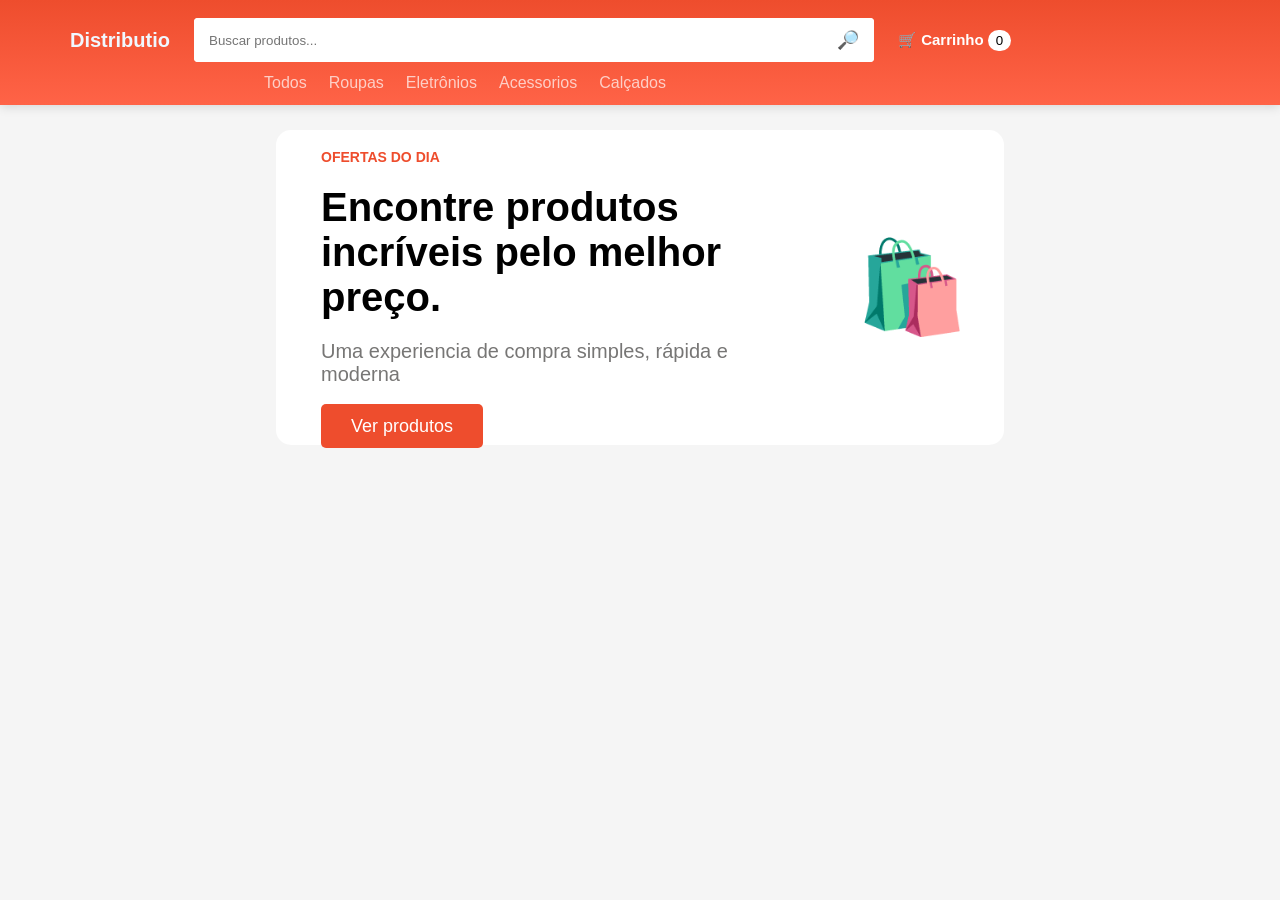
==== index.html @ 20abdee9 "a a" ====
<!DOCTYPE html>
<html lang="pt-br">
<head>
    <meta charset="UTF-8">
    <meta name="viewport" content="width=device-width, initial-scale=1.0"><link rel="stylesheet" href="style/estilo.css">
    <title>CID-Distributio</title>
</head>
<body>
    <header>
        <div class="header_principal">
            <div class="logo">
                <a href="index.html">Distributio</a>
            </div>
            <div class="pesquisa">
                <input id="searchInput" type="search" placeholder="Buscar produtos...">
                <button id="searchBtn">🔎</button>
            </div>
            <div class="carrinho">
                <a href="#">🛒 Carrinho <button class="compra">0</button></a>
                </div></a>
            </div>
        </div>
        <div class="header_secundario">
            <nav>
                <a href="#">Todos</a>
                <a href="#">Roupas</a>
                <a href="#">Eletrônios</a>
                <a href="#">Acessorios</a>
                <a href="#">Calçados</a>
            </nav>
        </div>
    </header>
    <main>
        <section class="card-desconto">
            <div class="texto_desconto">
                <h2>OFERTAS DO DIA</h2>
                <h3>
                    Encontre produtos incríveis pelo melhor preço.
                </h3>
                <p>Uma experiencia de compra simples, rápida e moderna</p>
                <a href="#">Ver produtos</a>
            </div>
            <div class="icon">🛍️</div>
            </div>
            
        </section>
    </main>
</body>
</html>
---- style/estilo.css ----
*{
    margin: 0;
    padding: 0;
    box-sizing: border-box;
}
body{
    font-family:Arial,Helvetica,sans-serif;
    background-color: whitesmoke;
}
header{
    background:linear-gradient(180deg,#ee4d2d,#ff6347);
    color:white;
    position:sticky;
    box-shadow:0 2px 10px #0002;
}
.header_principal {
    max-width:1180px;
    margin:auto;
    padding:18px 20px 12px;
    display:flex;
    align-items:center;
    gap:24px;
}
.logo a{
    color: aliceblue;
    font-family: Arial, Helvetica, sans-serif;
    font-size: 20px;
    font-weight:800;
    text-decoration:none;
}
.pesquisa{
    display:flex;
    flex:1;
    max-width:680px;
    background:#fff;
    border-radius:4px;
    overflow:hidden;
    height:44px;
}
.pesquisa input{
    flex:1;
    border:0;
    outline:0;
    padding:0 15px;
    color:#333;
}
.pesquisa button{
    width:52px;
    background:#fff;
    font-size:18px;
    border: 0px;
}
.pesquisa button:hover{
    width:52px;
    background:#fff;
    font-size:18px;
    border: 0px;
    cursor: pointer;
}
.carrinho{
    text-decoration: none;
    color: white;
    font-weight:700;
    font-size:15px;
    display: flex;
}
.carrinho a{
    text-decoration: none;
    color: white;
    font-weight:700;
    font-size:15px;
}
.compra{
    background-color: white;
    text-align: center;
    color:  black;
    border-radius: 20px;
    border: none;
    padding:3px 8px;
}

.header_secundario{
    margin-left: 17.5%;
    padding:0 20px 13px;

}
.header_secundario nav{
    display: flex;
    justify-content: left;
    padding:0 20px;
    gap: 22px;
}
.header_secundario nav a{
    color: white;
    opacity: 70%;
    text-decoration: none;
}
.header_secundario nav a:hover{
    color: white;
    opacity: 100%;
    text-decoration: underline;
}

main{
    margin: 25px auto;
    padding: 0 20px;
    min-height: 75vh;
    margin-left: auto;
    margin-right: auto;
    width: 60%;
}
.card-desconto{
    border-radius: 15px;
    background-color: white;
    display: flex;
    height: 35vh;
    gap: 10%;
}
.texto_desconto{
    margin: 0px 35px 0px 35px;
    width: 60%;
    margin-top: auto;
    margin-bottom: auto;
}
.texto_desconto h2{
    color: #ee4d2d;
    padding: 10px;
    font-size: 14px;
}
.texto_desconto h3{
    font-size: 40px;
    padding: 10px;
}
.texto_desconto p{
    color: #777675;
    font-size: 20px;
    padding: 10px;
    margin-bottom: 20px;
}
.texto_desconto a{
    margin: 10px;
    text-decoration: none;
    border-radius: 5px;
    padding: 12px 30px 12px 30px;
    background-color: #ee4d2d;
    color: white;
    font-size: 18px; 
    font: 800;
}
.icon{
    margin-top: auto;
    margin-bottom: auto;
    font-size: 10Vh;
}
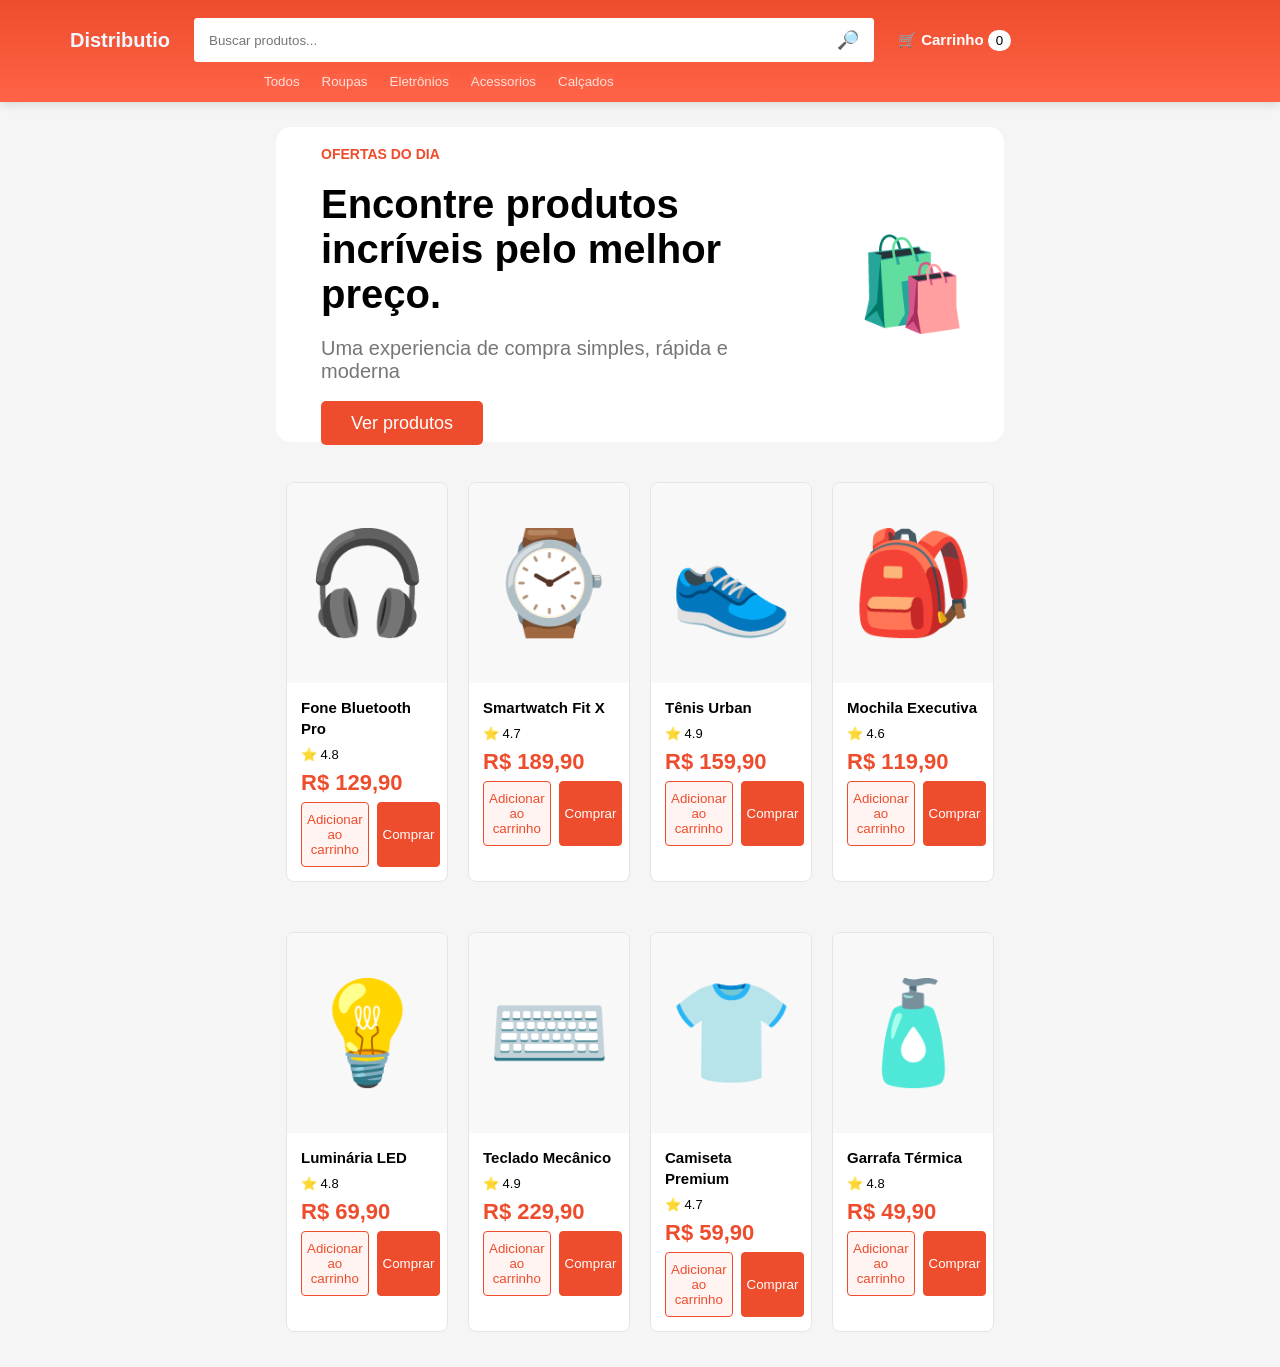
==== commit 188a4408: "aa aa" ====
--- a/index.html
+++ b/index.html
@@ -17,16 +17,15 @@
             </div>
             <div class="carrinho">
                 <a href="#">🛒 Carrinho <button class="compra">0</button></a>
-                </div></a>
             </div>
         </div>
         <div class="header_secundario">
             <nav>
-                <a href="#">Todos</a>
-                <a href="#">Roupas</a>
-                <a href="#">Eletrônios</a>
-                <a href="#">Acessorios</a>
-                <a href="#">Calçados</a>
+                <button>Todos</button>
+                <button>Roupas</button>
+                <button>Eletrônios</button>
+                <button>Acessorios</button>
+                <button>Calçados</button>
             </nav>
         </div>
     </header>
@@ -42,8 +41,10 @@
             </div>
             <div class="icon">🛍️</div>
             </div>
-            
+        </section>
+        <section class="produtos" id="produtos">
         </section>
     </main>
+    <script src="script/main.js"></script>
 </body>
 </html>
--- a/style/estilo.css
+++ b/style/estilo.css
@@ -90,12 +90,14 @@
     padding:0 20px;
     gap: 22px;
 }
-.header_secundario nav a{
-    color: white;
-    opacity: 70%;
-    text-decoration: none;
-}
-.header_secundario nav a:hover{
+.header_secundario nav button{
+    background-color: #ff6347;
+    color: white;
+    opacity: 80%;
+    text-decoration: none;
+    border: none;
+}
+.header_secundario nav button:hover{
     color: white;
     opacity: 100%;
     text-decoration: underline;
@@ -151,4 +153,98 @@
     margin-top: auto;
     margin-bottom: auto;
     font-size: 10Vh;
+}
+
+.card-Produtos{
+    display: grid;
+    grid-template-columns: repeat(4, 1fr);
+}
+.produtos-divisao{
+    gap: 20px;
+    background: #fff;
+    border: 1px solid #e5e5e5;
+    border-radius: 8px;
+    overflow: hidden;
+    transition: 0.2s;
+    margin: 40px 10px 10px 10px;
+}
+.produtos-divisao:hover {
+    transform: translateY(-4px);
+    box-shadow: 0 5px 18px rgba(0, 0, 0, 0.12);
+}
+
+.product-image {
+    width: 100%;
+    height: 200px;
+    background: #f8f8f8;
+    display: flex;
+    align-items: center;
+    justify-content: center;
+    font-size: 100px;
+}
+
+.product-image img {
+    width: 100%;
+    height: 100%;
+    object-fit: contain;
+}
+
+.product-info {
+    padding: 14px;
+}
+
+.product-name {
+    font-size: 15px;
+    line-height: 1.4;
+    margin-bottom: 8px;
+}
+
+.product-rating {
+    font-size: 13px;
+    margin-bottom: 8px;
+}
+
+.product-rating span {
+    color: #ffb400;
+}
+
+.product-rating small {
+    color: #777;
+}
+
+.product-price {
+    color: #ee4d2d;
+    font-size: 22px;
+    font-weight: bold;
+    margin: 6px 0;
+}
+
+.product-sold {
+    color: #888;
+    font-size: 12px;
+    margin-bottom: 12px;
+}
+
+.product-actions {
+    display: flex;
+    gap: 8px;
+}
+
+.product-actions button {
+    flex: 1;
+    padding: 9px 5px;
+    border-radius: 4px;
+    cursor: pointer;
+}
+
+.add-cart {
+    background: #fff4f1;
+    border: 1px solid #ee4d2d;
+    color: #ee4d2d;
+}
+
+.buy-now {
+    background: #ee4d2d;
+    border: 1px solid #ee4d2d;
+    color: white;
 }
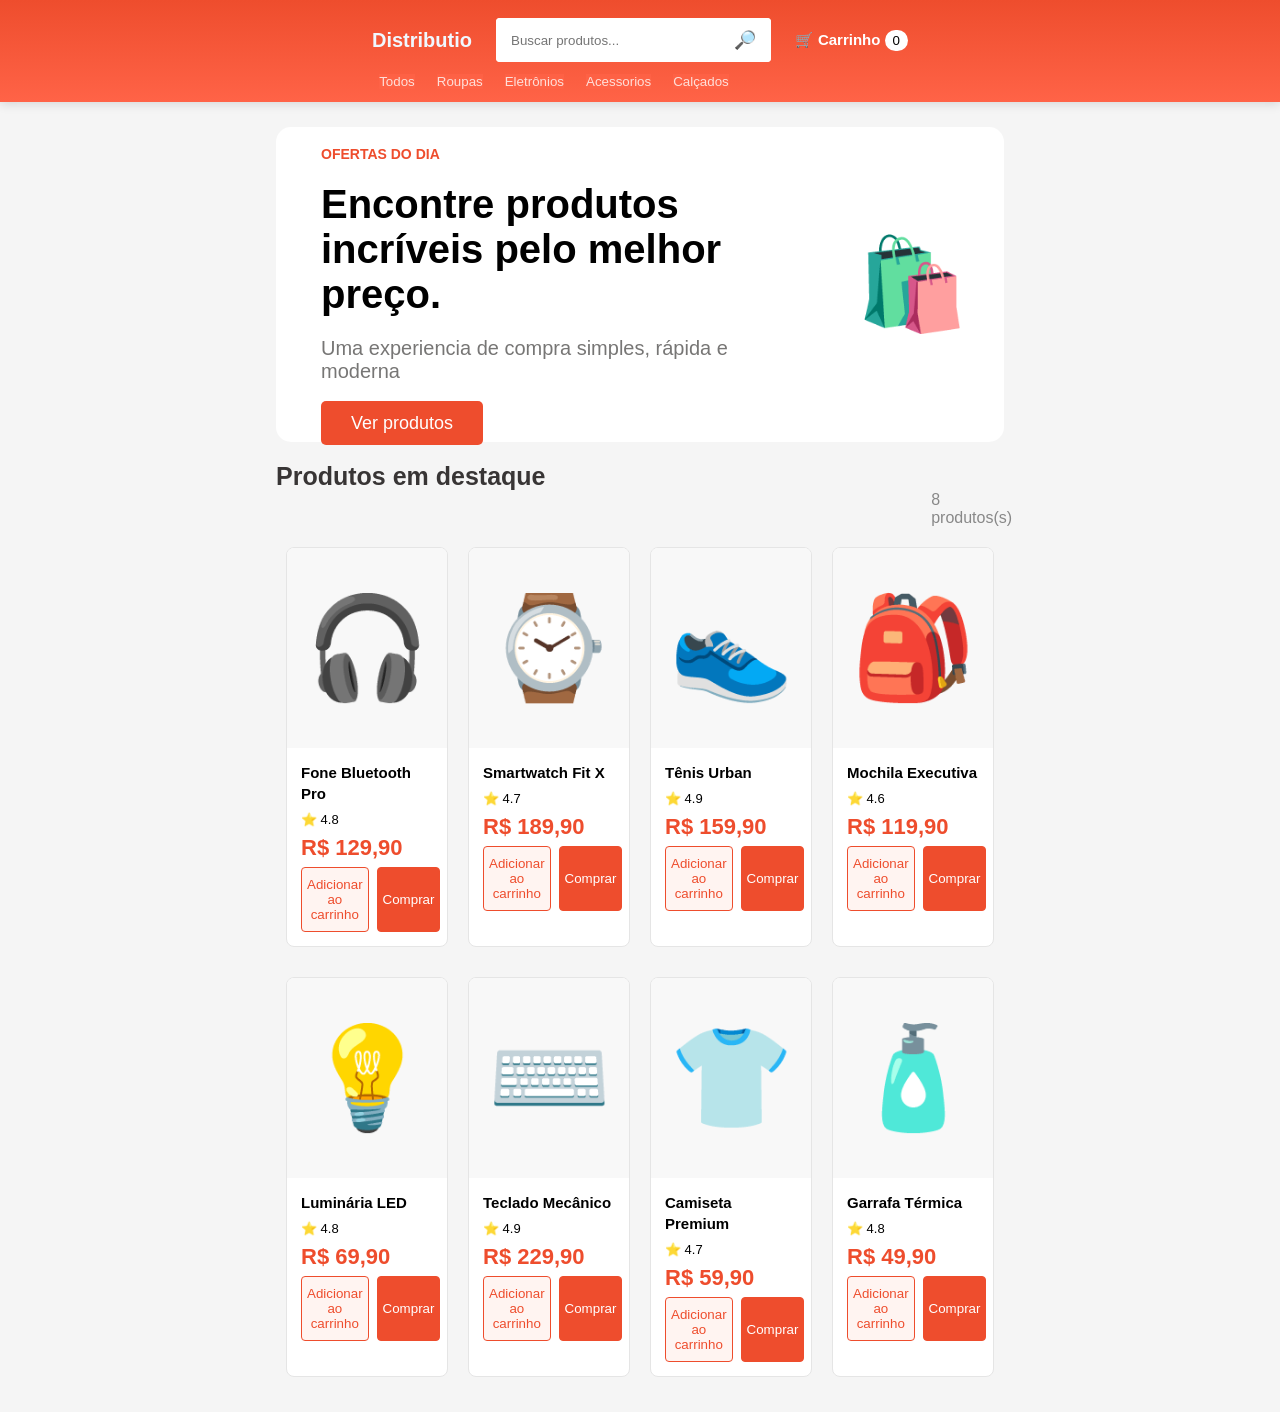
==== commit 86dc11ac: "produtos finalizados a" ====
--- a/index.html
+++ b/index.html
@@ -21,11 +21,11 @@
         </div>
         <div class="header_secundario">
             <nav>
-                <button>Todos</button>
-                <button>Roupas</button>
-                <button>Eletrônios</button>
-                <button>Acessorios</button>
-                <button>Calçados</button>
+                <button id="btn-todos">Todos</button>
+                <button id="btn-rp">Roupas</button>
+                <button id="btn-el">Eletrônios</button>
+                <button id="btn-ac">Acessorios</button>
+                <button id="btn-cl">Calçados</button>
             </nav>
         </div>
     </header>
@@ -42,9 +42,9 @@
             <div class="icon">🛍️</div>
             </div>
         </section>
-        <section class="produtos" id="produtos">
+        <section class="produtos-todos" id="produtos-todos">
         </section>
     </main>
-    <script src="script/main.js"></script>
+    <script type="module" src="script/main.js" defer></script>
 </body>
 </html>
--- a/style/estilo.css
+++ b/style/estilo.css
@@ -14,8 +14,9 @@
     box-shadow:0 2px 10px #0002;
 }
 .header_principal {
-    max-width:1180px;
-    margin:auto;
+    width: 45vw;
+    margin-left: auto;
+    margin-right: auto;
     padding:18px 20px 12px;
     display:flex;
     align-items:center;
@@ -80,7 +81,9 @@
 }
 
 .header_secundario{
-    margin-left: 17.5%;
+    width:47vw;
+    margin-left: auto;
+    margin-right: auto;
     padding:0 20px 13px;
 
 }
@@ -166,7 +169,7 @@
     border-radius: 8px;
     overflow: hidden;
     transition: 0.2s;
-    margin: 40px 10px 10px 10px;
+    margin: 20px 10px 10px 10px;
 }
 .produtos-divisao:hover {
     transform: translateY(-4px);
@@ -247,4 +250,15 @@
     background: #ee4d2d;
     border: 1px solid #ee4d2d;
     color: white;
+}
+.text-section-p{
+    color: rgb(56, 53, 53);
+    font-size: 25px;
+    display: inline-block;
+    margin-top: 20px;
+}
+.span-text{
+    display: inline-block;
+    color: #888;
+    margin-left: 90%;
 }
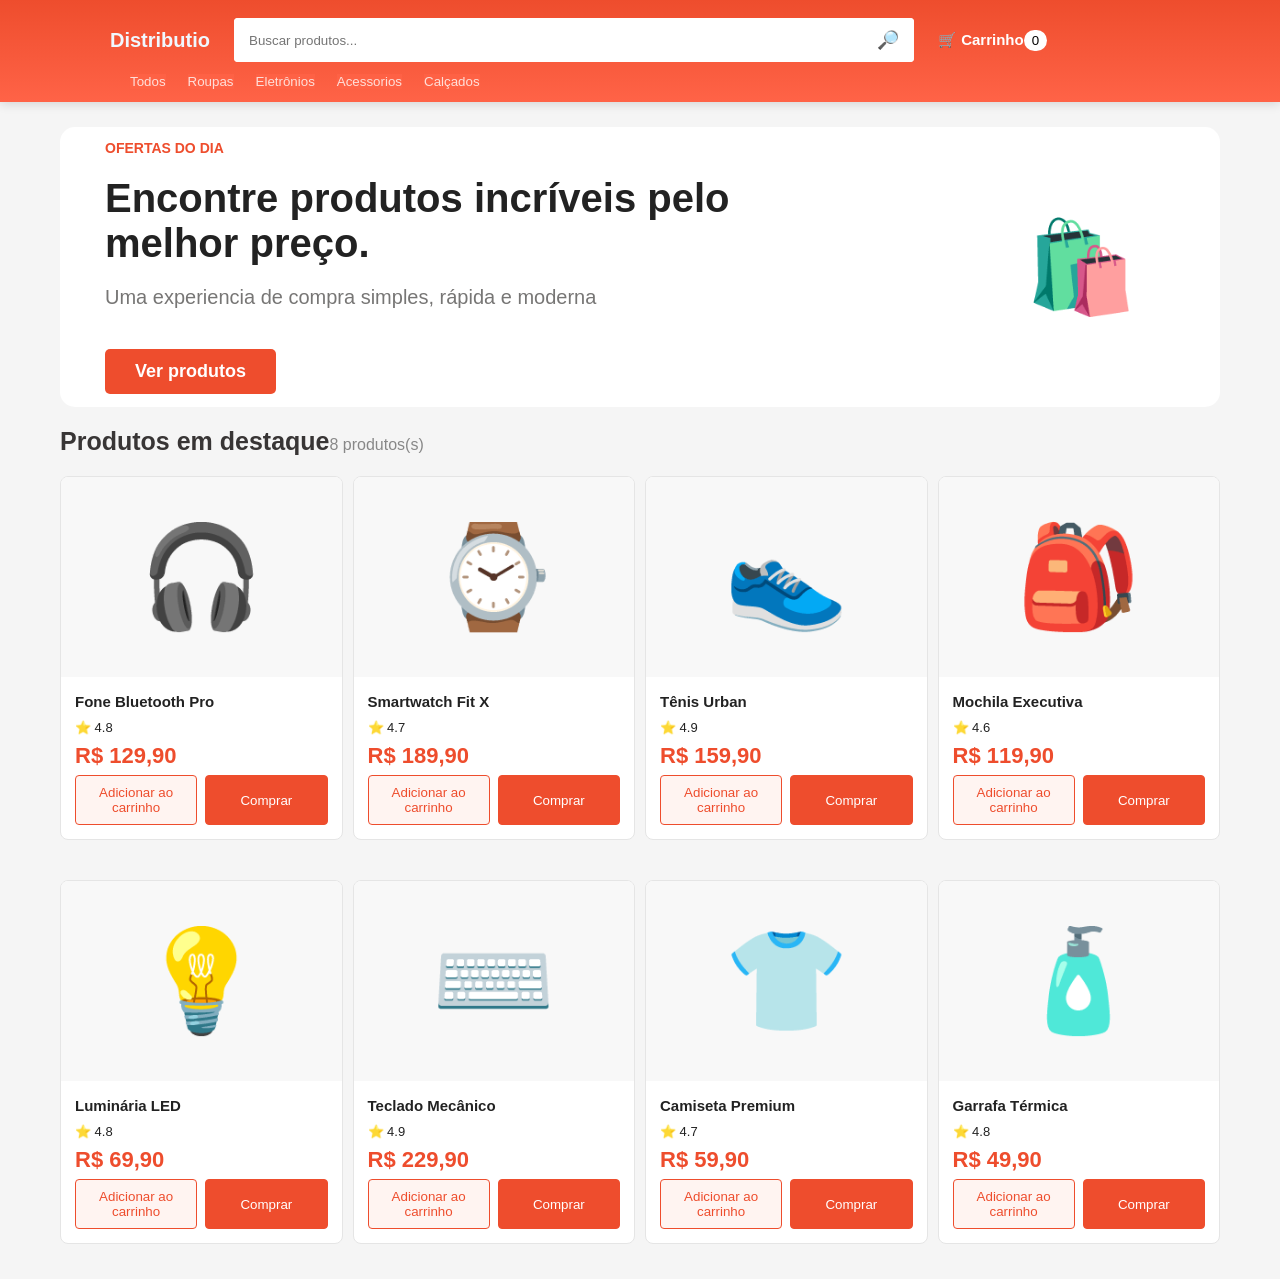
==== commit a147db17: "add" ====
--- a/index.html
+++ b/index.html
@@ -16,7 +16,7 @@
                 <button id="searchBtn">🔎</button>
             </div>
             <div class="carrinho">
-                <a href="#">🛒 Carrinho <button class="compra">0</button></a>
+                <button class="compras"><a href="#">🛒 Carrinho <button class="compra">0</button></a></button>
             </div>
         </div>
         <div class="header_secundario">
@@ -44,6 +44,7 @@
         </section>
         <section class="produtos-todos" id="produtos-todos">
         </section>
+        <section class="campo-carrinho"></section>
     </main>
     <script type="module" src="script/main.js" defer></script>
 </body>
--- a/style/estilo.css
+++ b/style/estilo.css
@@ -1,176 +1,222 @@
-*{
-    margin: 0;
+
+*{margin: 0;
     padding: 0;
     box-sizing: border-box;
 }
-body{
-    font-family:Arial,Helvetica,sans-serif;
+
+body {
+    font-family: Arial, Helvetica, sans-serif;
     background-color: whitesmoke;
-}
-header{
-    background:linear-gradient(180deg,#ee4d2d,#ff6347);
-    color:white;
-    position:sticky;
-    box-shadow:0 2px 10px #0002;
-}
+    color: #222;
+}
+
+/* =========================
+   HEADER
+========================= */
+
+header {
+    background: linear-gradient(180deg, #ee4d2d, #ff6347);
+    color: white;
+    position: sticky;
+    top: 0;
+    z-index: 1000;
+    box-shadow: 0 2px 10px #0002;
+}
+
 .header_principal {
-    width: 45vw;
-    margin-left: auto;
-    margin-right: auto;
-    padding:18px 20px 12px;
-    display:flex;
-    align-items:center;
-    gap:24px;
-}
-.logo a{
+    width: min(1100px, 100%);
+    margin: 0 auto;
+    padding: 18px 20px 12px;
+    display: flex;
+    align-items: center;
+    gap: 24px;
+}
+
+.logo {
+    flex-shrink: 0;
+}
+
+.logo a {
     color: aliceblue;
     font-family: Arial, Helvetica, sans-serif;
     font-size: 20px;
-    font-weight:800;
-    text-decoration:none;
-}
-.pesquisa{
-    display:flex;
-    flex:1;
-    max-width:680px;
-    background:#fff;
-    border-radius:4px;
-    overflow:hidden;
-    height:44px;
-}
-.pesquisa input{
-    flex:1;
-    border:0;
-    outline:0;
-    padding:0 15px;
-    color:#333;
-}
-.pesquisa button{
-    width:52px;
-    background:#fff;
-    font-size:18px;
-    border: 0px;
-}
-.pesquisa button:hover{
-    width:52px;
-    background:#fff;
-    font-size:18px;
-    border: 0px;
+    font-weight: 800;
+    text-decoration: none;
+}
+
+.pesquisa {
+    display: flex;
+    flex: 1;
+    max-width: 680px;
+    background: #fff;
+    border-radius: 4px;
+    overflow: hidden;
+    height: 44px;
+}
+
+.pesquisa input {
+    flex: 1;
+    min-width: 0;
+    border: 0;
+    outline: 0;
+    padding: 0 15px;
+    color: #333;
+}
+
+.pesquisa button {
+    width: 52px;
+    flex-shrink: 0;
+    background: #fff;
+    font-size: 18px;
+    border: 0;
     cursor: pointer;
 }
-.carrinho{
+
+.carrinho {
     text-decoration: none;
     color: white;
-    font-weight:700;
-    font-size:15px;
-    display: flex;
-}
-.carrinho a{
+    font-weight: 700;
+    font-size: 15px;
+    display: flex;
+    align-items: center;
+    flex-shrink: 0;
+}
+
+.carrinho a {
     text-decoration: none;
     color: white;
-    font-weight:700;
-    font-size:15px;
-}
-.compra{
+    font-weight: 700;
+    font-size: 15px;
+}
+
+.compra {
     background-color: white;
     text-align: center;
-    color:  black;
+    color: black;
     border-radius: 20px;
     border: none;
-    padding:3px 8px;
-}
-
-.header_secundario{
-    width:47vw;
-    margin-left: auto;
-    margin-right: auto;
-    padding:0 20px 13px;
-
-}
-.header_secundario nav{
-    display: flex;
-    justify-content: left;
-    padding:0 20px;
+    padding: 3px 8px;
+}
+
+.compras {
+    border: none;
+    background-color: #ee4d2d00;
+}
+
+.header_secundario {
+    width: min(1100px, 100%);
+    margin: 0 auto;
+    padding: 0 20px 13px;
+}
+
+.header_secundario nav {
+    display: flex;
+    justify-content: flex-start;
+    flex-wrap: wrap;
+    padding: 0 20px;
     gap: 22px;
 }
-.header_secundario nav button{
+
+.header_secundario nav button {
     background-color: #ff6347;
     color: white;
     opacity: 80%;
     text-decoration: none;
     border: none;
-}
-.header_secundario nav button:hover{
+    cursor: pointer;
+}
+
+.header_secundario nav button:hover {
     color: white;
     opacity: 100%;
     text-decoration: underline;
 }
 
-main{
+/* =========================
+   MAIN
+========================= */
+
+main {
+    width: min(1200px, 100%);
     margin: 25px auto;
     padding: 0 20px;
     min-height: 75vh;
-    margin-left: auto;
-    margin-right: auto;
-    width: 60%;
-}
-.card-desconto{
+}
+
+.card-desconto.off {
+    display: none;
+}
+
+.card-desconto {
     border-radius: 15px;
     background-color: white;
     display: flex;
-    height: 35vh;
+    min-height: 280px;
     gap: 10%;
-}
-.texto_desconto{
-    margin: 0px 35px 0px 35px;
+    overflow: hidden;
+}
+
+.texto_desconto {
+    margin: auto 35px;
     width: 60%;
-    margin-top: auto;
-    margin-bottom: auto;
-}
-.texto_desconto h2{
+}
+
+.texto_desconto h2 {
     color: #ee4d2d;
     padding: 10px;
     font-size: 14px;
 }
-.texto_desconto h3{
+
+.texto_desconto h3 {
     font-size: 40px;
     padding: 10px;
 }
-.texto_desconto p{
+
+.texto_desconto p {
     color: #777675;
     font-size: 20px;
     padding: 10px;
     margin-bottom: 20px;
 }
-.texto_desconto a{
+
+.texto_desconto a {
+    display: inline-block;
     margin: 10px;
     text-decoration: none;
     border-radius: 5px;
-    padding: 12px 30px 12px 30px;
+    padding: 12px 30px;
     background-color: #ee4d2d;
     color: white;
-    font-size: 18px; 
-    font: 800;
-}
-.icon{
-    margin-top: auto;
-    margin-bottom: auto;
-    font-size: 10Vh;
-}
-
-.card-Produtos{
+    font-size: 18px;
+    font-weight: 800;
+}
+
+.icon {
+    margin: auto;
+    font-size: 10vh;
+}
+
+/* =========================
+   PRODUTOS
+========================= */
+
+.card-Produtos {
     display: grid;
-    grid-template-columns: repeat(4, 1fr);
-}
-.produtos-divisao{
+    grid-template-columns: repeat(4, minmax(0, 1fr));
+    gap: 10px;
+}
+
+.produtos-divisao {
     gap: 20px;
     background: #fff;
     border: 1px solid #e5e5e5;
     border-radius: 8px;
     overflow: hidden;
     transition: 0.2s;
-    margin: 20px 10px 10px 10px;
-}
+    margin: 20px 0 10px;
+    min-width: 0;
+}
+
 .produtos-divisao:hover {
     transform: translateY(-4px);
     box-shadow: 0 5px 18px rgba(0, 0, 0, 0.12);
@@ -251,14 +297,660 @@
     border: 1px solid #ee4d2d;
     color: white;
 }
-.text-section-p{
+
+.text-section-p {
     color: rgb(56, 53, 53);
     font-size: 25px;
     display: inline-block;
     margin-top: 20px;
 }
-.span-text{
+
+.span-text {
     display: inline-block;
     color: #888;
-    margin-left: 90%;
+    margin-left: auto;
+}
+
+/* =========================
+   PÁGINA DO PRODUTO
+========================= */
+
+.produto-page {
+    width: 90%;
+    max-width: 1140px;
+    margin: 25px auto;
+}
+
+.voltar {
+    display: inline-block;
+    color: #ee4d2d;
+    text-decoration: none;
+    font-size: 16px;
+    margin-bottom: 18px;
+}
+
+.voltar:hover {
+    text-decoration: underline;
+}
+
+.produto-container {
+    background: white;
+    border-radius: 8px;
+    padding: 30px;
+    display: grid;
+    grid-template-columns: 1fr 1fr;
+    gap: 40px;
+}
+
+.produto-imagem {
+    height: 430px;
+    background: #fafafa;
+    border-radius: 6px;
+    display: flex;
+    align-items: center;
+    justify-content: center;
+}
+
+.icone-produto {
+    font-size: 170px;
+}
+
+.produto-info {
+    padding-top: 3px;
+}
+
+.categoria {
+    color: #ee4d2d;
+    font-weight: bold;
+    font-size: 13px;
+    letter-spacing: 1px;
+}
+
+.produto-info h1 {
+    font-size: 30px;
+    margin-top: 10px;
+    margin-bottom: 12px;
+}
+
+.avaliacao {
+    color: #ffad00;
+    font-size: 14px;
+}
+
+.avaliacao span {
+    color: #ee4d2d;
+}
+
+.preco {
+    color: #ee4d2d;
+    font-size: 36px;
+    font-weight: bold;
+    margin-top: 25px;
+    margin-bottom: 25px;
+}
+
+.descricao {
+    color: #666;
+    font-size: 16px;
+    line-height: 1.6;
+    max-width: 520px;
+    margin-bottom: 20px;
+}
+
+.estoque {
+    color: #00a650;
+    font-weight: bold;
+    margin-bottom: 20px;
+}
+
+.quantidade {
+    display: flex;
+    align-items: center;
+    gap: 14px;
+    margin-bottom: 20px;
+}
+
+.quantidade strong {
+    margin-right: 5px;
+}
+
+.quantidade button {
+    width: 33px;
+    height: 33px;
+    background: white;
+    border: 1px solid #ccc;
+    cursor: pointer;
+    font-size: 18px;
+}
+
+.quantidade button:hover {
+    background: #f5f5f5;
+}
+
+.quantidade input {
+    width: 50px;
+    height: 33px;
+    border: 1px solid #ccc;
+    text-align: center;
+    outline: none;
+}
+
+.botoes-produto {
+    display: flex;
+    gap: 12px;
+}
+
+.botoes-produto button {
+    height: 50px;
+    padding: 0 25px;
+    border-radius: 5px;
+    font-size: 16px;
+    cursor: pointer;
+}
+
+.btn-carrinho {
+    background: white;
+    color: #ee4d2d;
+    border: 1px solid #ee4d2d;
+}
+
+.btn-carrinho:hover {
+    background: #fff4f1;
+}
+
+.btn-comprar {
+    background: #ee4d2d;
+    color: white;
+    border: 1px solid #ee4d2d;
+    font-weight: bold;
+}
+
+.btn-comprar:hover {
+    background: #d94325;
+}
+
+/* =========================
+   CARRINHO
+========================= */
+
+.campo-carrinho {
+    width: 100%;
+}
+
+.carrinho-prod {
+    width: 100%;
+    padding: 20px 0;
+    background-color: #f5f5f5;
+}
+
+/* O JS coloca produtos e resumo dentro deste elemento */
+.produtos-carrinho {
+    width: 100%;
+    display: flex;
+    align-items: flex-start;
+    gap: 25px;
+}
+
+/* Coluna dos produtos criada pelo JS */
+.produtos-carrinho > div:first-child {
+    flex: 1;
+    min-width: 0;
+}
+
+/* Cada produto */
+.produtos-carrinho2 {
+    width: 100%;
+    background-color: white;
+    border-radius: 8px;
+    padding: 20px;
+    margin-bottom: 12px;
+}
+
+.produto-carrinho2 {
+    display: flex;
+    align-items: center;
+    width: 100%;
+    min-height: 120px;
+    gap: 15px;
+}
+
+/* Imagem */
+.produto-imagem2 {
+    width: 75px;
+    height: 75px;
+    flex: 0 0 75px;
+    display: flex;
+    align-items: center;
+    justify-content: center;
+    background-color: #f8f8f8;
+    border-radius: 5px;
+    font-size: 45px;
+}
+
+/* Informações do produto no carrinho */
+.produtos-carrinho .produto-info {
+    flex: 1;
+    min-width: 0;
+    padding: 0;
+}
+
+.produtos-carrinho .produto-info h3 {
+    margin: 0;
+    font-size: 17px;
+    overflow-wrap: anywhere;
+}
+
+.produtos-carrinho .produto-info h4 {
+    margin: 4px 0 0;
+    font-size: 13px;
+    font-weight: normal;
+    color: #555;
+}
+
+/* Preço */
+.produto-preco2 {
+    width: 90px;
+    flex: 0 0 90px;
+    font-size: 16px;
+    font-weight: bold;
+    color: #f45135;
+}
+
+/* Quantidade */
+.controle-quantidade2 {
+    display: flex;
+    align-items: center;
+    gap: 8px;
+    flex-shrink: 0;
+}
+
+.controle-quantidade2 button {
+    width: 28px;
+    height: 28px;
+    border: 1px solid #ddd;
+    background-color: white;
+    cursor: pointer;
+    font-size: 18px;
+}
+
+.controle-quantidade2 button:hover {
+    background-color: #f5f5f5;
+}
+
+.quantidade-input2 {
+    width: 40px;
+    height: 28px;
+    border: 1px solid #ddd;
+    text-align: center;
+    font-size: 15px;
+    outline: none;
+}
+
+/* Remover */
+.remover  {
+    border: none;
+    background: none;
+    color: #f44336;
+    font-size: 14px;
+    cursor: pointer;
+    flex-shrink: 0;
+}
+
+.remover:hover {
+    text-decoration: underline;
+}
+
+/* Resumo */
+.resumo-compra {
+    width: 290px;
+    flex: 0 0 290px;
+    background-color: white;
+    border-radius: 8px;
+    padding: 20px;
+}
+
+.resumo-compra > h3 {
+    margin-top: 0;
+    font-size: 20px;
+}
+
+.linha-resumo {
+    display: flex;
+    justify-content: space-between;
+    gap: 15px;
+    color: #666;
+}
+
+.linha-resumo p {
+    margin: 8px 0;
+}
+
+.separador {
+    height: 1px;
+    background-color: #ddd;
+    margin: 12px 0;
+}
+
+.linha-total {
+    display: flex;
+    justify-content: space-between;
+    align-items: center;
+    gap: 15px;
+}
+
+.linha-total h3 {
+    font-size: 24px;
+}
+
+.finalizar-compra {
+    width: 100%;
+    padding: 12px;
+    margin-top: 15px;
+    border: none;
+    border-radius: 5px;
+    background-color: #f45135;
+    color: white;
+    font-size: 16px;
+    font-weight: bold;
+    cursor: pointer;
+}
+
+.finalizar-compra:hover {
+    opacity: 0.9;
+}
+
+/* =========================
+   RESPONSIVIDADE
+========================= */
+
+/* Tablets */
+@media (max-width: 1000px) {
+    .card-Produtos {
+        grid-template-columns: repeat(3, minmax(0, 1fr));
+    }
+
+    .header_principal {
+        gap: 14px;
+    }
+
+    .produto-carrinho2 {
+        flex-wrap: wrap;
+    }
+
+    .produto-carrinho2 .produto-info {
+        min-width: 180px;
+    }
+}
+
+/* Tablet pequeno */
+@media (max-width: 800px) {
+    .header_principal {
+        flex-wrap: wrap;
+    }
+
+    .logo {
+        order: 1;
+    }
+
+    .carrinho {
+        order: 2;
+        margin-left: auto;
+    }
+
+    .pesquisa {
+        order: 3;
+        flex-basis: 100%;
+        max-width: none;
+    }
+
+    .header_secundario nav {
+        padding: 0;
+        gap: 15px;
+    }
+
+    main {
+        padding: 0 15px;
+    }
+
+    .card-desconto {
+        min-height: auto;
+        padding: 25px;
+        gap: 15px;
+    }
+
+    .texto_desconto {
+        width: 70%;
+        margin: auto 0;
+    }
+
+    .texto_desconto h3 {
+        font-size: 32px;
+    }
+
+    .icon {
+        font-size: 8vh;
+    }
+
+    .card-Produtos {
+        grid-template-columns: repeat(2, minmax(0, 1fr));
+    }
+
+    .produto-container {
+        grid-template-columns: 1fr;
+        gap: 25px;
+    }
+
+    .produto-imagem {
+        height: 350px;
+    }
+
+    .icone-produto {
+        font-size: 120px;
+    }
+
+    /* Carrinho passa para uma coluna */
+    .produtos-carrinho {
+        flex-direction: column;
+    }
+
+    .resumo-compra {
+        width: 100%;
+        flex-basis: auto;
+    }
+}
+
+/* Celular */
+@media (max-width: 600px) {
+    .header_principal {
+        padding: 12px 15px;
+    }
+
+    .logo a {
+        font-size: 18px;
+    }
+
+    .header_secundario {
+        padding: 0 15px 10px;
+        overflow-x: auto;
+    }
+
+    .header_secundario nav {
+        flex-wrap: nowrap;
+        width: max-content;
+    }
+
+    main {
+        margin-top: 15px;
+        padding: 0 10px;
+    }
+
+    .card-desconto {
+        flex-direction: column;
+        text-align: center;
+        padding: 20px;
+    }
+
+    .texto_desconto {
+        width: 100%;
+    }
+
+    .texto_desconto h3 {
+        font-size: 28px;
+    }
+
+    .texto_desconto p {
+        font-size: 16px;
+    }
+
+    .icon {
+        font-size: 60px;
+    }
+
+    .card-Produtos {
+        grid-template-columns: 1fr 1fr;
+        gap: 8px;
+    }
+
+    .produtos-divisao {
+        margin: 10px 0;
+    }
+
+    .product-image {
+        height: 140px;
+        font-size: 70px;
+    }
+
+    .product-info {
+        padding: 10px;
+    }
+
+    .product-name {
+        font-size: 14px;
+    }
+
+    .product-price {
+        font-size: 19px;
+    }
+
+    .product-actions {
+        flex-direction: column;
+    }
+
+    .produto-page {
+        width: 100%;
+        padding: 0 10px;
+    }
+
+    .produto-container {
+        padding: 18px;
+    }
+
+    .produto-imagem {
+        height: 260px;
+    }
+
+    .icone-produto {
+        font-size: 90px;
+    }
+
+    .produto-info h1 {
+        font-size: 25px;
+    }
+
+    .preco {
+        font-size: 30px;
+    }
+
+    .botoes-produto {
+        flex-direction: column;
+    }
+
+    .botoes-produto button {
+        width: 100%;
+    }
+
+    /* Carrinho no celular */
+    .carrinho-prod {
+        padding: 10px 0;
+    }
+
+    .produtos-carrinho2 {
+        padding: 15px;
+    }
+
+    .produto-carrinho2 {
+        display: grid;
+        grid-template-columns: 60px 1fr;
+        gap: 10px;
+        align-items: start;
+    }
+
+    .produto-imagem2 {
+        width: 60px;
+        height: 60px;
+        flex-basis: 60px;
+        font-size: 35px;
+    }
+
+    .produtos-carrinho .produto-info {
+        min-width: 0;
+    }
+
+    .produtos-carrinho .produto-info h3 {
+        font-size: 15px;
+    }
+
+    .produto-preco2 {
+        width: auto;
+        flex-basis: auto;
+        grid-column: 2;
+    }
+
+    .controle-quantidade2 {
+        grid-column: 2;
+    }
+
+    .remover {
+        grid-column: 2;
+        justify-self: start;
+    }
+
+    .resumo-compra {
+        padding: 18px;
+    }
+}
+
+/* Celular muito pequeno */
+@media (max-width: 400px) {
+    .card-Produtos {
+        grid-template-columns: 1fr;
+    }
+
+    .product-image {
+        height: 180px;
+    }
+
+    .header_principal {
+        gap: 10px;
+    }
+
+    .pesquisa {
+        height: 40px;
+    }
+
+    .produto-container {
+        padding: 14px;
+    }
+
+    .produto-imagem {
+        height: 220px;
+    }
+
+    .icone-produto {
+        font-size: 75px;
+    }
+
+    .linha-total h3 {
+        font-size: 20px;
+    }
 }
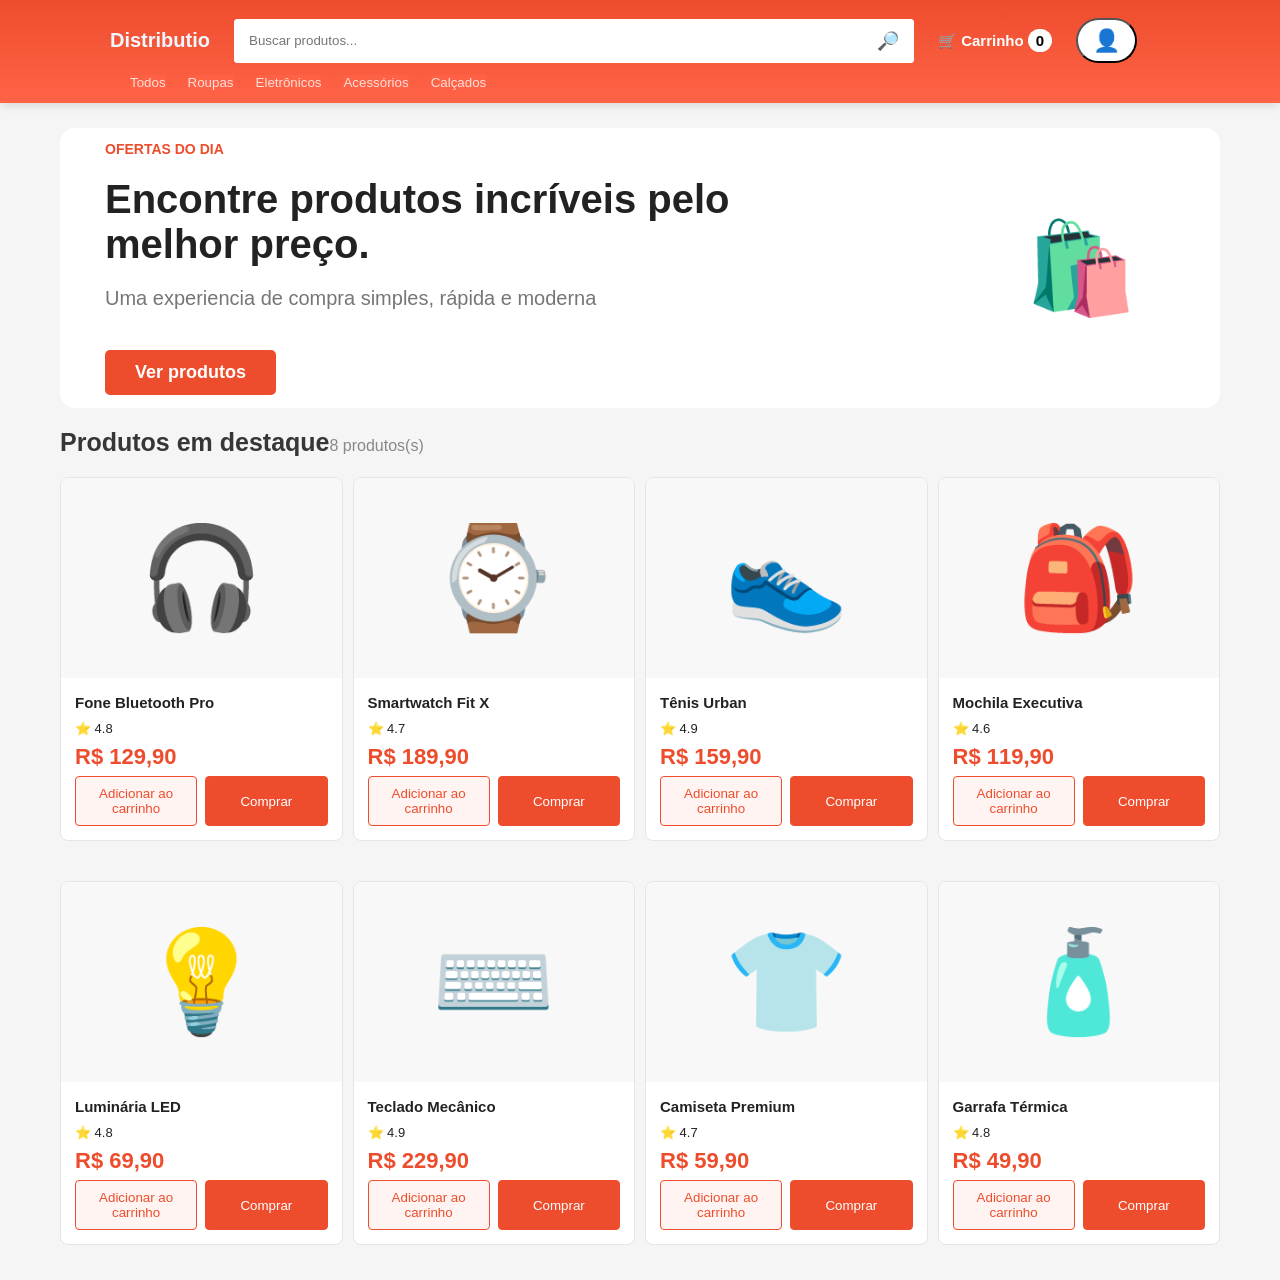
==== commit da24a215: "aa aa" ====
--- a/index.html
+++ b/index.html
@@ -7,28 +7,50 @@
 </head>
 <body>
     <header>
+
         <div class="header_principal">
             <div class="logo">
                 <a href="index.html">Distributio</a>
             </div>
             <div class="pesquisa">
-                <input id="searchInput" type="search" placeholder="Buscar produtos...">
+                <input 
+                    id="searchInput" 
+                    type="search" 
+                    placeholder="Buscar produtos..."
+                >
                 <button id="searchBtn">🔎</button>
             </div>
+            
+
             <div class="carrinho">
-                <button class="compras"><a href="#">🛒 Carrinho <button class="compra">0</button></a></button>
+                <a href="#" class="compras">
+                    <span class="icone-carrinho">🛒</span>
+                    <span>Carrinho</span>
+                    <span class="compra">0</span>
+                </a>
+            </div>
+            <div class="login">
+                <button class="btn-login">
+                    <span class="icone-login">👤</span>
+
+                </button>
             </div>
         </div>
+
         <div class="header_secundario">
             <nav>
                 <button id="btn-todos">Todos</button>
                 <button id="btn-rp">Roupas</button>
-                <button id="btn-el">Eletrônios</button>
-                <button id="btn-ac">Acessorios</button>
+                <button id="btn-el">Eletrônicos</button>
+                <button id="btn-ac">Acessórios</button>
                 <button id="btn-cl">Calçados</button>
             </nav>
         </div>
+
     </header>
+    <div class="l">
+        
+    </div>
     <main>
         <section class="card-desconto">
             <div class="texto_desconto">
@@ -37,7 +59,7 @@
                     Encontre produtos incríveis pelo melhor preço.
                 </h3>
                 <p>Uma experiencia de compra simples, rápida e moderna</p>
-                <a href="#">Ver produtos</a>
+                <a href="#produto-todos">Ver produtos</a>
             </div>
             <div class="icon">🛍️</div>
             </div>
--- a/style/estilo.css
+++ b/style/estilo.css
@@ -9,10 +9,232 @@
     background-color: whitesmoke;
     color: #222;
 }
+.login-container {
+    position: fixed;
+
+    top: 0;
+    left: 0;
+
+    width: 100%;
+    height: 100vh;
+
+    display: none;
+
+    align-items: center;
+    justify-content: center;
+
+    background-color: rgba(0, 0, 0, 0.55);
+
+    z-index: 2000;
+}
+
+
+.login-container.ativo {
+    display: flex;
+}
+
+
+.login-card {
+    position: relative;
+
+    width: 400px;
+
+    background-color: white;
+
+    border-radius: 10px;
+
+    padding: 35px;
+
+    box-shadow: 0 10px 30px rgba(0, 0, 0, 0.25);
+}
+
+
+.fechar-login {
+    position: absolute;
+
+    top: 12px;
+    right: 15px;
+
+    border: none;
+    background: transparent;
+
+    font-size: 28px;
+    color: #777;
+
+    cursor: pointer;
+}
+
+.fechar-login:hover {
+    color: #ee4d2d;
+}
+
+
+
+.login-titulo {
+    text-align: center;
+
+    margin-bottom: 30px;
+}
+
+.login-titulo h2 {
+    margin-bottom: 8px;
+
+    font-size: 26px;
+
+    color: #333;
+}
+
+.login-titulo p {
+    color: #777;
+
+    font-size: 14px;
+}
+
+
+.campo-login {
+    display: flex;
+
+    flex-direction: column;
+
+    margin-bottom: 20px;
+}
+
+.campo-login label {
+    margin-bottom: 7px;
+
+    font-size: 14px;
+
+    font-weight: bold;
+
+    color: #444;
+}
+
+.campo-login input {
+    width: 100%;
+
+    height: 45px;
+
+    padding: 0 12px;
+
+    border: 1px solid #ddd;
+
+    border-radius: 5px;
+
+    outline: none;
+
+    font-size: 14px;
+
+    transition: 0.2s;
+}
+
+.campo-login input:focus {
+    border-color: #ee4d2d;
+
+    box-shadow: 0 0 0 2px rgba(238, 77, 45, 0.1);
+}
+
 
 /* =========================
-   HEADER
+   OPÇÕES
 ========================= */
+
+.opcoes-login {
+    display: flex;
+
+    justify-content: space-between;
+
+    align-items: center;
+
+    margin-bottom: 25px;
+
+    font-size: 12px;
+}
+
+.opcoes-login label {
+    display: flex;
+
+    align-items: center;
+
+    gap: 5px;
+
+    color: #666;
+}
+
+.opcoes-login a {
+    color: #ee4d2d;
+
+    text-decoration: none;
+}
+
+.opcoes-login a:hover {
+    text-decoration: underline;
+}
+
+
+/* =========================
+   BOTÃO ENTRAR
+========================= */
+
+.botao-entrar {
+    width: 100%;
+
+    height: 45px;
+
+    border: none;
+
+    border-radius: 5px;
+
+    background-color: #ee4d2d;
+
+    color: white;
+
+    font-size: 16px;
+
+    font-weight: bold;
+
+    cursor: pointer;
+
+    transition: 0.2s;
+}
+
+.botao-entrar:hover {
+    background-color: #d94325;
+}
+
+
+/* =========================
+   CADASTRO
+========================= */
+
+.cadastro-login {
+    text-align: center;
+
+    margin-top: 25px;
+
+    padding-top: 20px;
+
+    border-top: 1px solid #eee;
+}
+
+.cadastro-login p {
+    color: #777;
+
+    font-size: 13px;
+}
+
+.cadastro-login a {
+    color: #ee4d2d;
+
+    font-weight: bold;
+
+    text-decoration: none;
+}
+
+
+/* =========================
+   CELULAR
+========================= */
+
 
 header {
     background: linear-gradient(180deg, #ee4d2d, #ff6347);
@@ -131,10 +353,27 @@
     opacity: 100%;
     text-decoration: underline;
 }
-
-/* =========================
-   MAIN
-========================= */
+.icone-login {
+    font-size: 22px;
+}
+.btn-login{
+    height: 45px;
+
+    display: flex;
+    align-items: center;
+    gap: 8px;
+
+    padding: 0 15px;
+    border-radius: 100px;
+    background-color: rgb(151, 147, 147);
+    background-color: white;
+    font-size: 15px;
+    font-weight: bold;
+
+    cursor: pointer;
+
+    transition: 0.2s;
+}
 
 main {
     width: min(1200px, 100%);
@@ -659,10 +898,76 @@
     opacity: 0.9;
 }
 
+.carrinho-vazio {
+    width: 100%;
+    min-height: 500px;
+
+    background-color: white;
+    border-radius: 10px;
+
+    display: flex;
+    flex-direction: column;
+    align-items: center;
+    justify-content: center;
+
+    text-align: center;
+
+    padding: 40px 20px;
+}
+
+.icone-carrinho-vazio {
+    font-size: 90px;
+    margin-bottom: 20px;
+}
+
+.carrinho-vazio h2 {
+    font-size: 26px;
+    margin-bottom: 10px;
+    color: #333;
+}
+
+.carrinho-vazio p {
+    color: #777;
+    font-size: 16px;
+    margin-bottom: 25px;
+}
+
+.voltar-produtos {
+    border: none;
+    border-radius: 5px;
+
+    background-color: #ee4d2d;
+    color: white;
+
+    padding: 12px 25px;
+
+    font-size: 16px;
+    font-weight: bold;
+
+    cursor: pointer;
+}
+
+.voltar-produtos:hover {
+    background-color: #d94325;
+}
+.voltar-produtos a{
+    text-decoration: none;
+    color: white;
+}
+
 /* =========================
    RESPONSIVIDADE
 ========================= */
 
+@media (max-width: 500px) {
+
+    .login-card {
+        width: 90%;
+
+        padding: 30px 20px;
+    }
+
+}
 /* Tablets */
 @media (max-width: 1000px) {
     .card-Produtos {
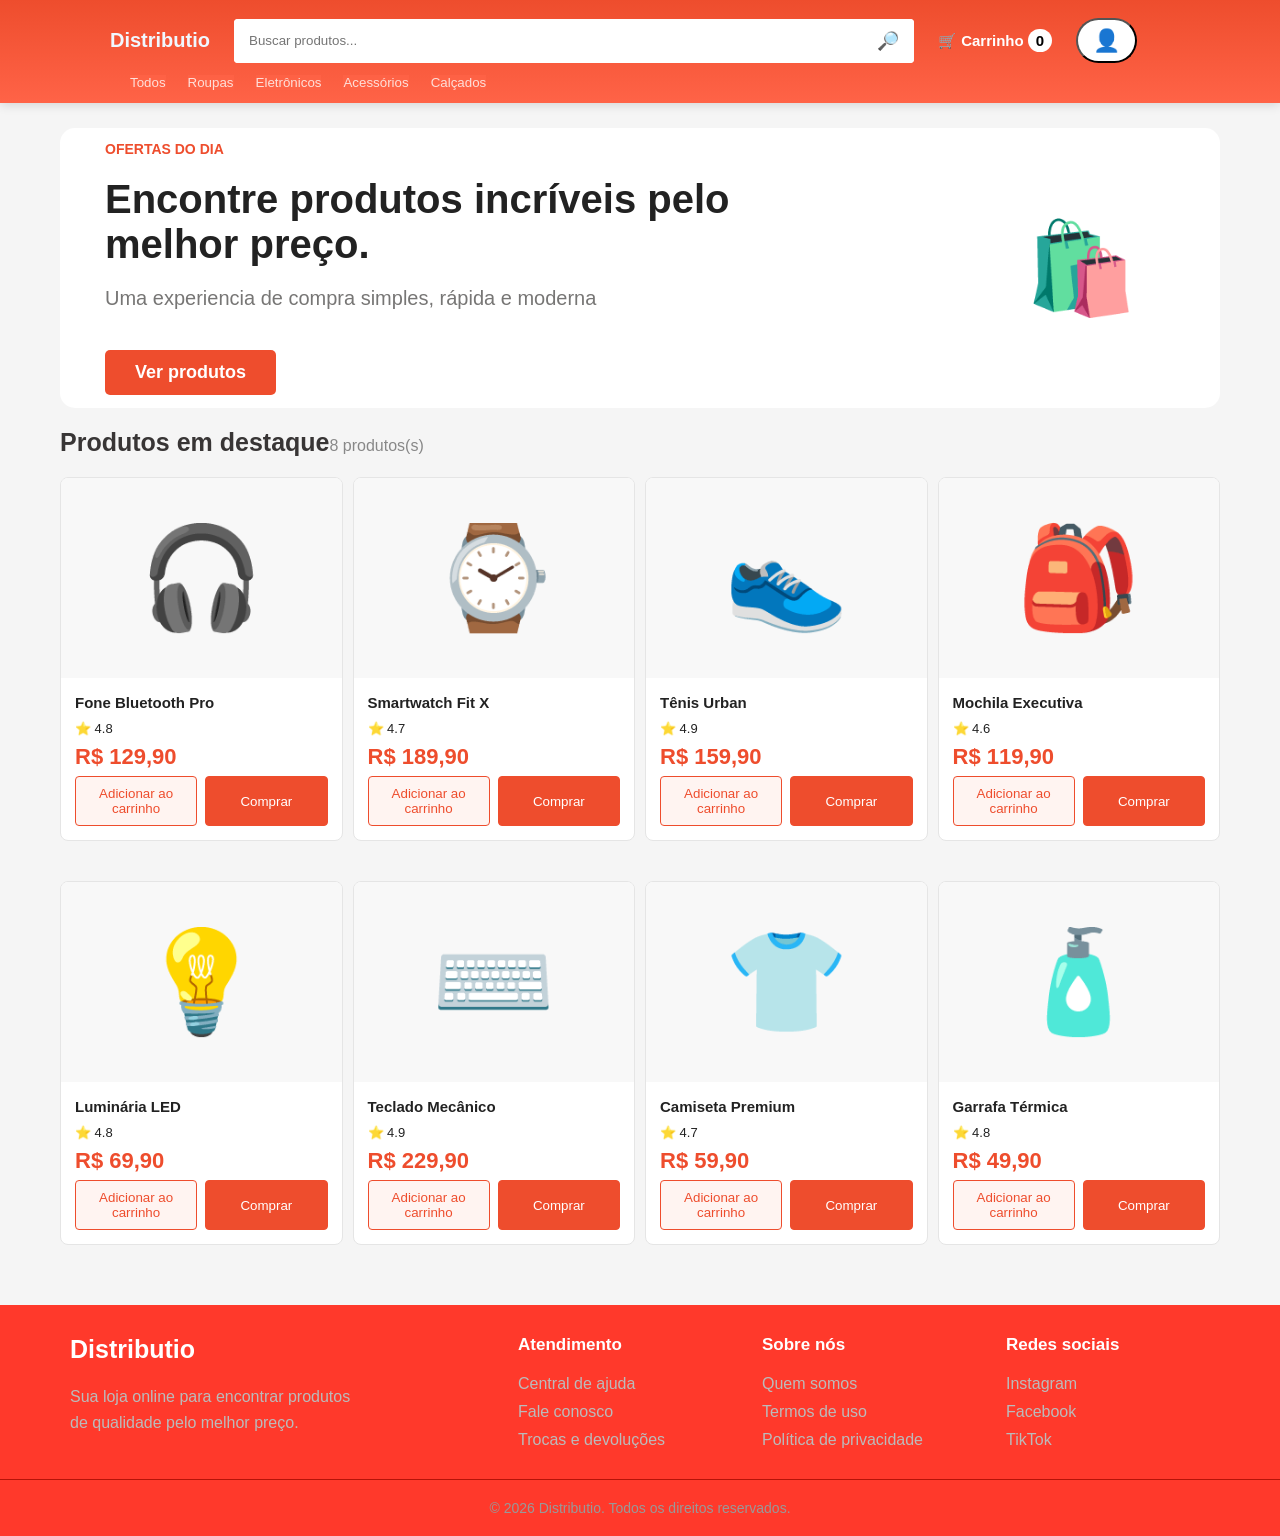
==== commit 4e18059d: "a a" ====
--- a/index.html
+++ b/index.html
@@ -10,7 +10,7 @@
 
         <div class="header_principal">
             <div class="logo">
-                <a href="index.html">Distributio</a>
+                <a href="#">Distributio</a>
             </div>
             <div class="pesquisa">
                 <input 
@@ -68,6 +68,53 @@
         </section>
         <section class="campo-carrinho"></section>
     </main>
+    <footer class="rodape">
+
+        <div class="rodape-container">
+
+            <div class="rodape-coluna">
+                <h2>Distributio</h2>
+                <p>
+                    Sua loja online para encontrar
+                    produtos de qualidade pelo melhor preço.
+                </p>
+            </div>
+
+            <div class="rodape-coluna">
+                <h3>Atendimento</h3>
+
+                <a href="#">Central de ajuda</a>
+                <a href="#">Fale conosco</a>
+                <a href="#">Trocas e devoluções</a>
+            </div>
+
+            <div class="rodape-coluna">
+                <h3>Sobre nós</h3>
+
+                <a href="#">Quem somos</a>
+                <a href="#">Termos de uso</a>
+                <a href="#">Política de privacidade</a>
+            </div>
+
+            <div class="rodape-coluna">
+                <h3>Redes sociais</h3>
+
+                <a href="#">Instagram</a>
+                <a href="#">Facebook</a>
+                <a href="#">TikTok</a>
+            </div>
+
+        </div>
+
+        <div class="rodape-final">
+
+            <p>
+                © 2026 Distributio. Todos os direitos reservados.
+            </p>
+
+        </div>
+
+    </footer>
     <script type="module" src="script/main.js" defer></script>
 </body>
 </html>
--- a/style/estilo.css
+++ b/style/estilo.css
@@ -9,6 +9,70 @@
     background-color: whitesmoke;
     color: #222;
 }
+.fechar-card {
+    position: absolute;
+
+    top: 12px;
+    right: 15px;
+
+    border: none;
+    background: transparent;
+
+    font-size: 28px;
+    color: #777;
+
+    cursor: pointer;
+}
+
+.fechar-card:hover {
+    color: #ee4d2d;
+}
+.cadastro-container {
+    position: fixed;
+    top: 0;
+    left: 0;
+    width: 100%;
+    height: 100vh;
+    display: none;
+    align-items: center;
+    justify-content: center;
+    background-color: rgba(0, 0, 0, 0.55);
+    z-index: 2000;
+}
+.cadastro-container.ativo {
+    display: flex;
+
+}
+
+
+.cadastro-card {
+   position: relative;
+
+    width: 400px;
+
+    background-color: white;
+
+    border-radius: 10px;
+
+    padding: 35px;
+
+    box-shadow: 0 10px 30px rgba(0, 0, 0, 0.25);
+}
+
+.cadastro-card .login-titulo {
+    text-align: center;
+    margin-bottom: 25px;
+}
+
+.cadastro-card .login-titulo h2 {
+    color: #333;
+    margin-bottom: 8px;
+}
+
+.cadastro-card .login-titulo p {
+    color: #777;
+    font-size: 14px;
+}
 .login-container {
     position: fixed;
 
@@ -27,7 +91,59 @@
 
     z-index: 2000;
 }
-
+#cadastroForm {
+    width: 100%;
+}
+
+#cadastroForm .campo-login {
+    display: flex;
+    flex-direction: column;
+    margin-bottom: 18px;
+}
+
+#cadastroForm .campo-login label {
+    font-size: 14px;
+    font-weight: bold;
+    color: #333;
+    margin-bottom: 7px;
+}
+
+#cadastroForm .campo-login input {
+    width: 100%;
+    padding: 12px;
+    border: 1px solid #ddd;
+    border-radius: 5px;
+    outline: none;
+    font-size: 14px;
+    transition: 0.2s;
+}
+
+#cadastroForm .campo-login input:focus {
+    border-color: #ee4d2d;
+    box-shadow: 0 0 0 2px rgba(238, 77, 45, 0.1);
+}
+
+#cadastroForm .campo-login input::placeholder {
+    color: #999;
+}
+
+#cadastroForm .botao-entrar {
+    width: 100%;
+    padding: 12px;
+    margin-top: 5px;
+    border: none;
+    border-radius: 5px;
+    background-color: #ee4d2d;
+    color: white;
+    font-size: 16px;
+    font-weight: bold;
+    cursor: pointer;
+    transition: 0.2s;
+}
+
+#cadastroForm .botao-entrar:hover {
+    background-color: #d94325;
+}
 
 .login-container.ativo {
     display: flex;
@@ -954,10 +1070,158 @@
     text-decoration: none;
     color: white;
 }
-
-/* =========================
-   RESPONSIVIDADE
-========================= */
+.compra-finalizada {
+    display: flex;
+
+    min-height: 100vh;
+
+    align-items: center;
+    justify-content: center;
+
+    background: #f5f5f5;
+
+    padding: 20px;
+}
+
+
+.compra-finalizada-card {
+    width: 100%;
+    max-width: 500px;
+
+    background: white;
+
+    padding: 40px;
+
+    border-radius: 12px;
+
+    text-align: center;
+
+    box-shadow: 0 3px 15px rgba(0,0,0,0.1);
+}
+
+.icone-sucesso {
+    width: 80px;
+    height: 80px;
+
+    margin: 0 auto 20px;
+
+    border-radius: 50%;
+
+    background: #22c55e;
+    color: white;
+
+    display: flex;
+    align-items: center;
+    justify-content: center;
+
+    font-size: 45px;
+    font-weight: bold;
+}
+
+.compra-finalizada-card h1 {
+    margin-bottom: 10px;
+}
+
+.compra-finalizada-card p {
+    color: #555;
+}
+
+.numero-pedido {
+    margin: 25px 0;
+}
+
+.pedido-info {
+    background: #f5f5f5;
+
+    padding: 15px;
+
+    border-radius: 8px;
+
+    margin-bottom: 25px;
+}
+
+.pedido-info p {
+    margin: 8px 0;
+}
+
+#voltarInicio {
+    width: 100%;
+
+    padding: 14px;
+
+    border: none;
+    border-radius: 8px;
+
+    background: #ff5722;
+    color: white;
+
+    font-size: 17px;
+    font-weight: bold;
+
+    cursor: pointer;
+}
+.rodape {
+    background: #ff392b;
+    color: white;
+    margin-top: 50px;
+}
+
+.rodape-container {
+    max-width: 1200px;
+    margin: auto;
+
+    padding: 30px 30px;
+
+    display: grid;
+    grid-template-columns: 2fr 1fr 1fr 1fr;
+
+    gap: 40px;
+}
+
+.rodape-coluna {
+    display: flex;
+    flex-direction: column;
+    gap: 10px;
+}
+
+.rodape-coluna h2 {
+    margin: 0 0 10px;
+    font-size: 25px;
+}
+
+.rodape-coluna h3 {
+    margin: 0 0 10px;
+    font-size: 17px;
+}
+
+.rodape-coluna p {
+    color: #bbb;
+    line-height: 1.6;
+    max-width: 300px;
+}
+
+.rodape-coluna a {
+    color: #bbb;
+    text-decoration: none;
+
+    transition: 0.2s;
+}
+
+.rodape-coluna a:hover {
+    color: white;
+}
+
+.rodape-final {
+    border-top: 1px solid #b61307;
+
+    text-align: center;
+
+    padding: 20px;
+
+    color: #999;
+
+    font-size: 14px;
+}
 
 @media (max-width: 500px) {
 
